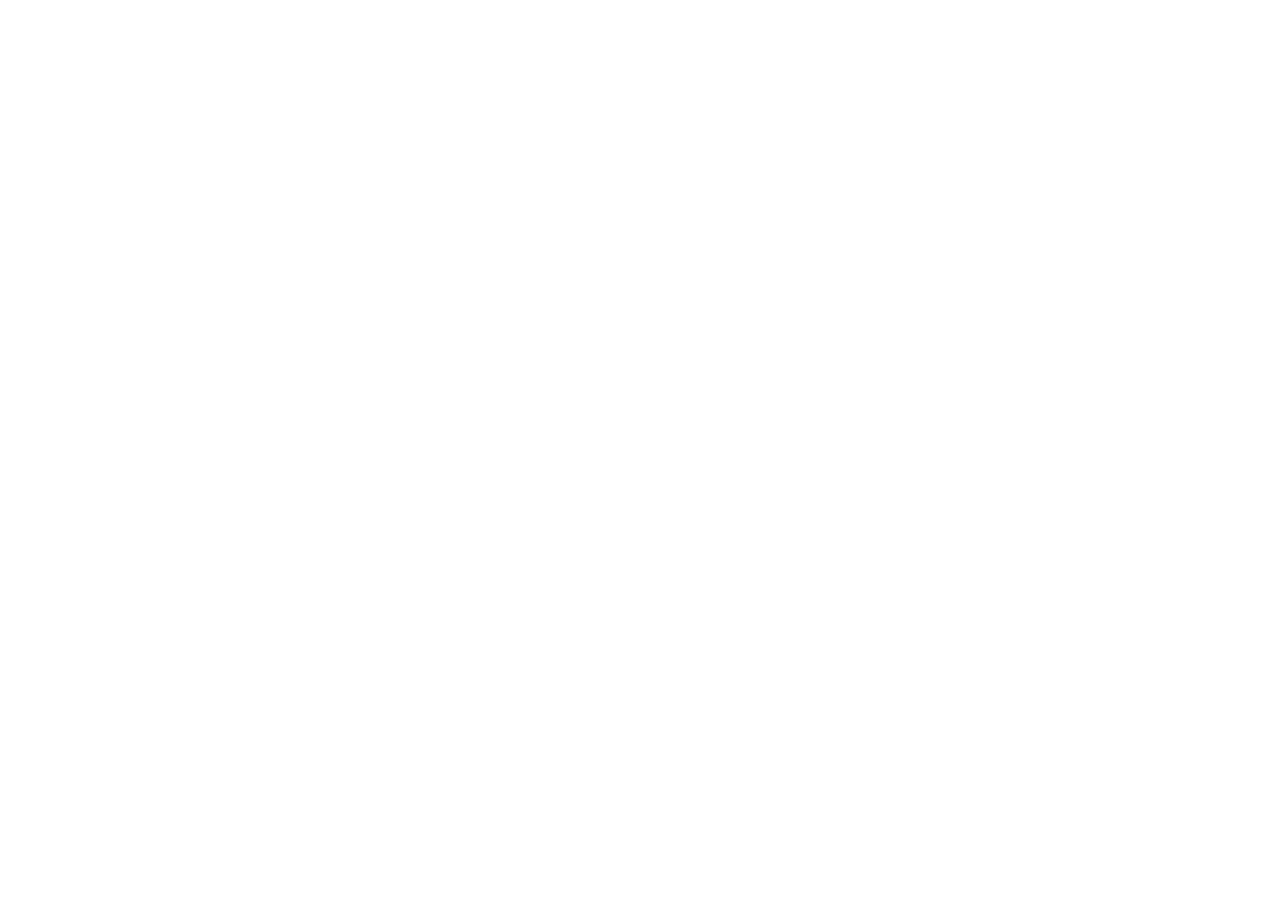
==== index.html @ 712066fa "initial folder" ====
<!DOCTYPE html>
<html lang="en">
<head>
    <meta charset="UTF-8">
    <meta name="viewport" content="width=device-width, initial-scale=1.0">
    <title>Asma ilès</title>
</head>
<body>
    
</body>
</html>
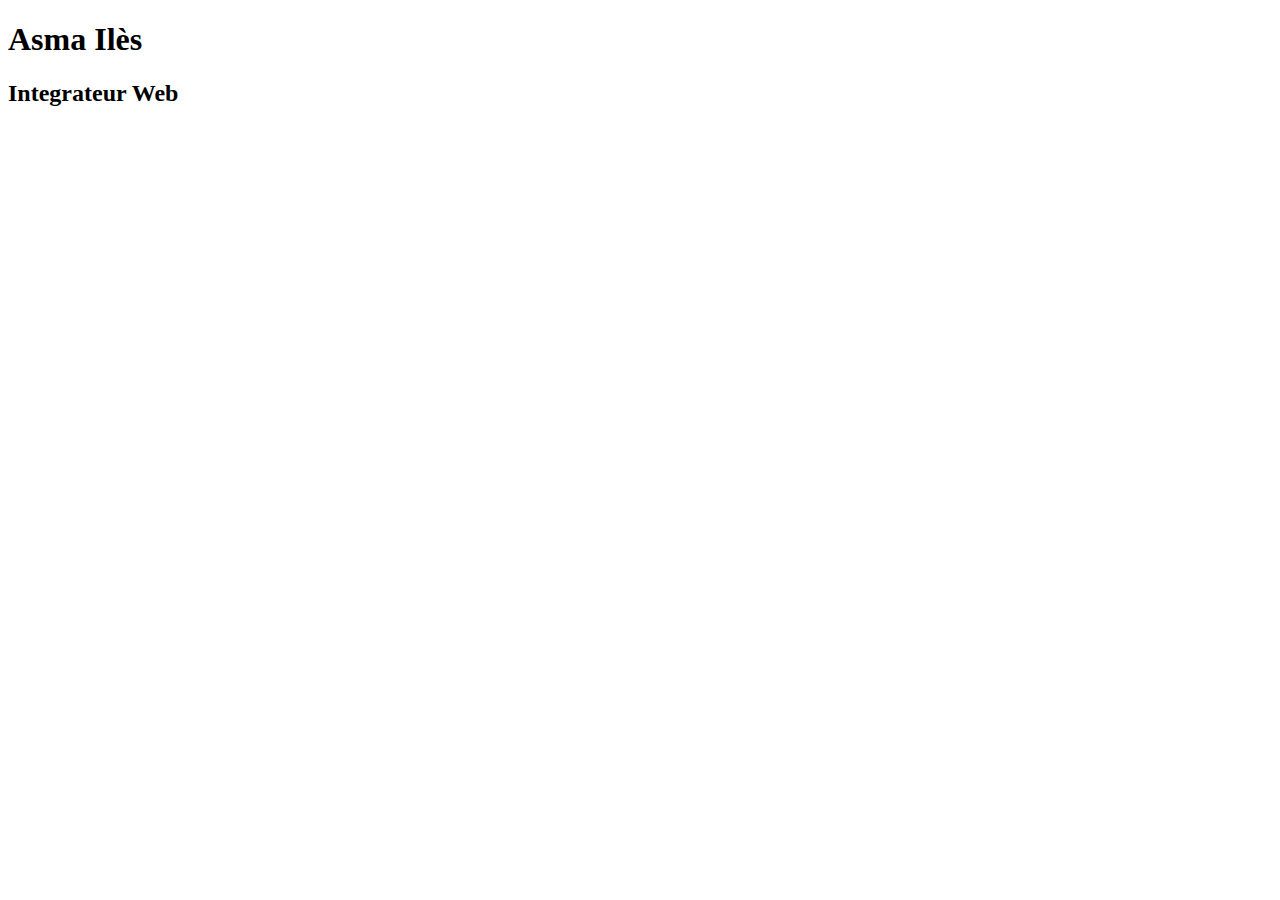
==== commit 7cb3f216: "Update index.html" ====
--- a/index.html
+++ b/index.html
@@ -6,6 +6,12 @@
     <title>Asma ilès</title>
 </head>
 <body>
+    <h1>Asma Ilès</h1>
+    <h2>Integrateur Web</h2>
+
+
+
+    
     
 </body>
 </html>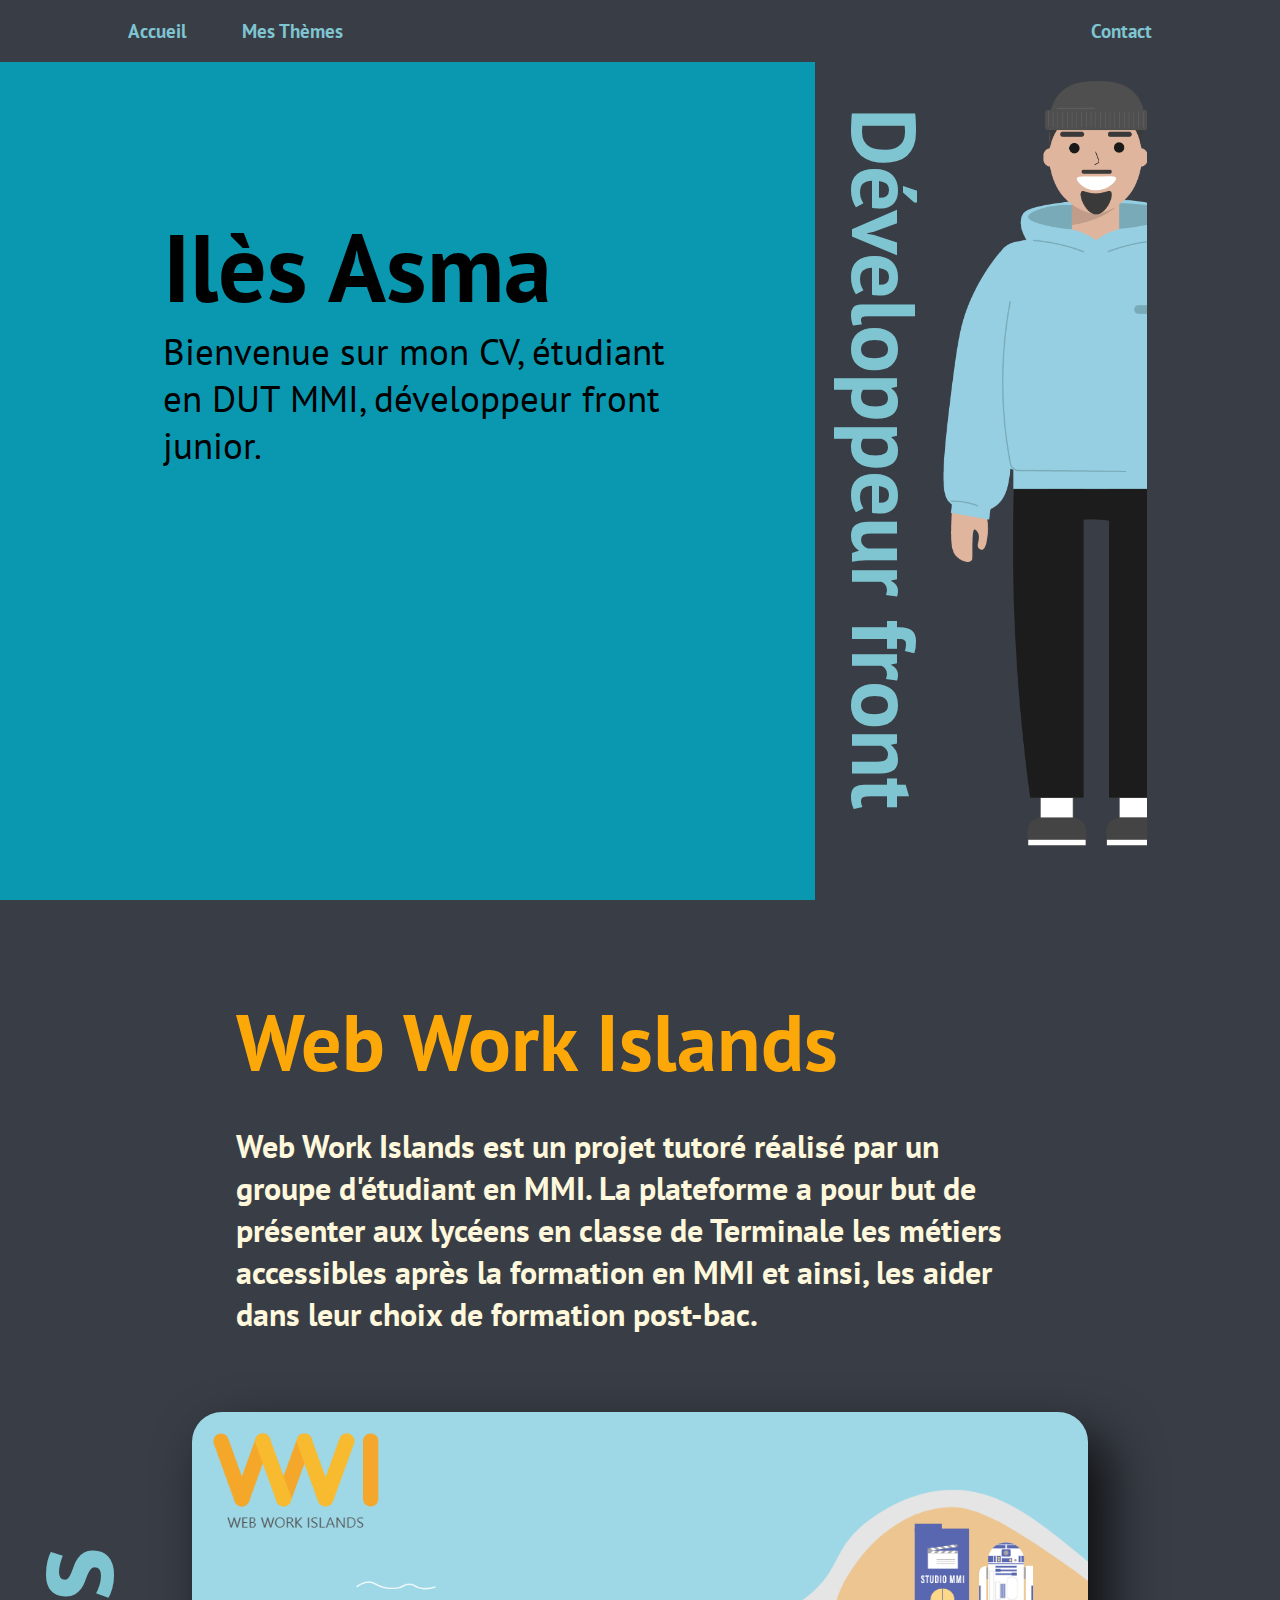
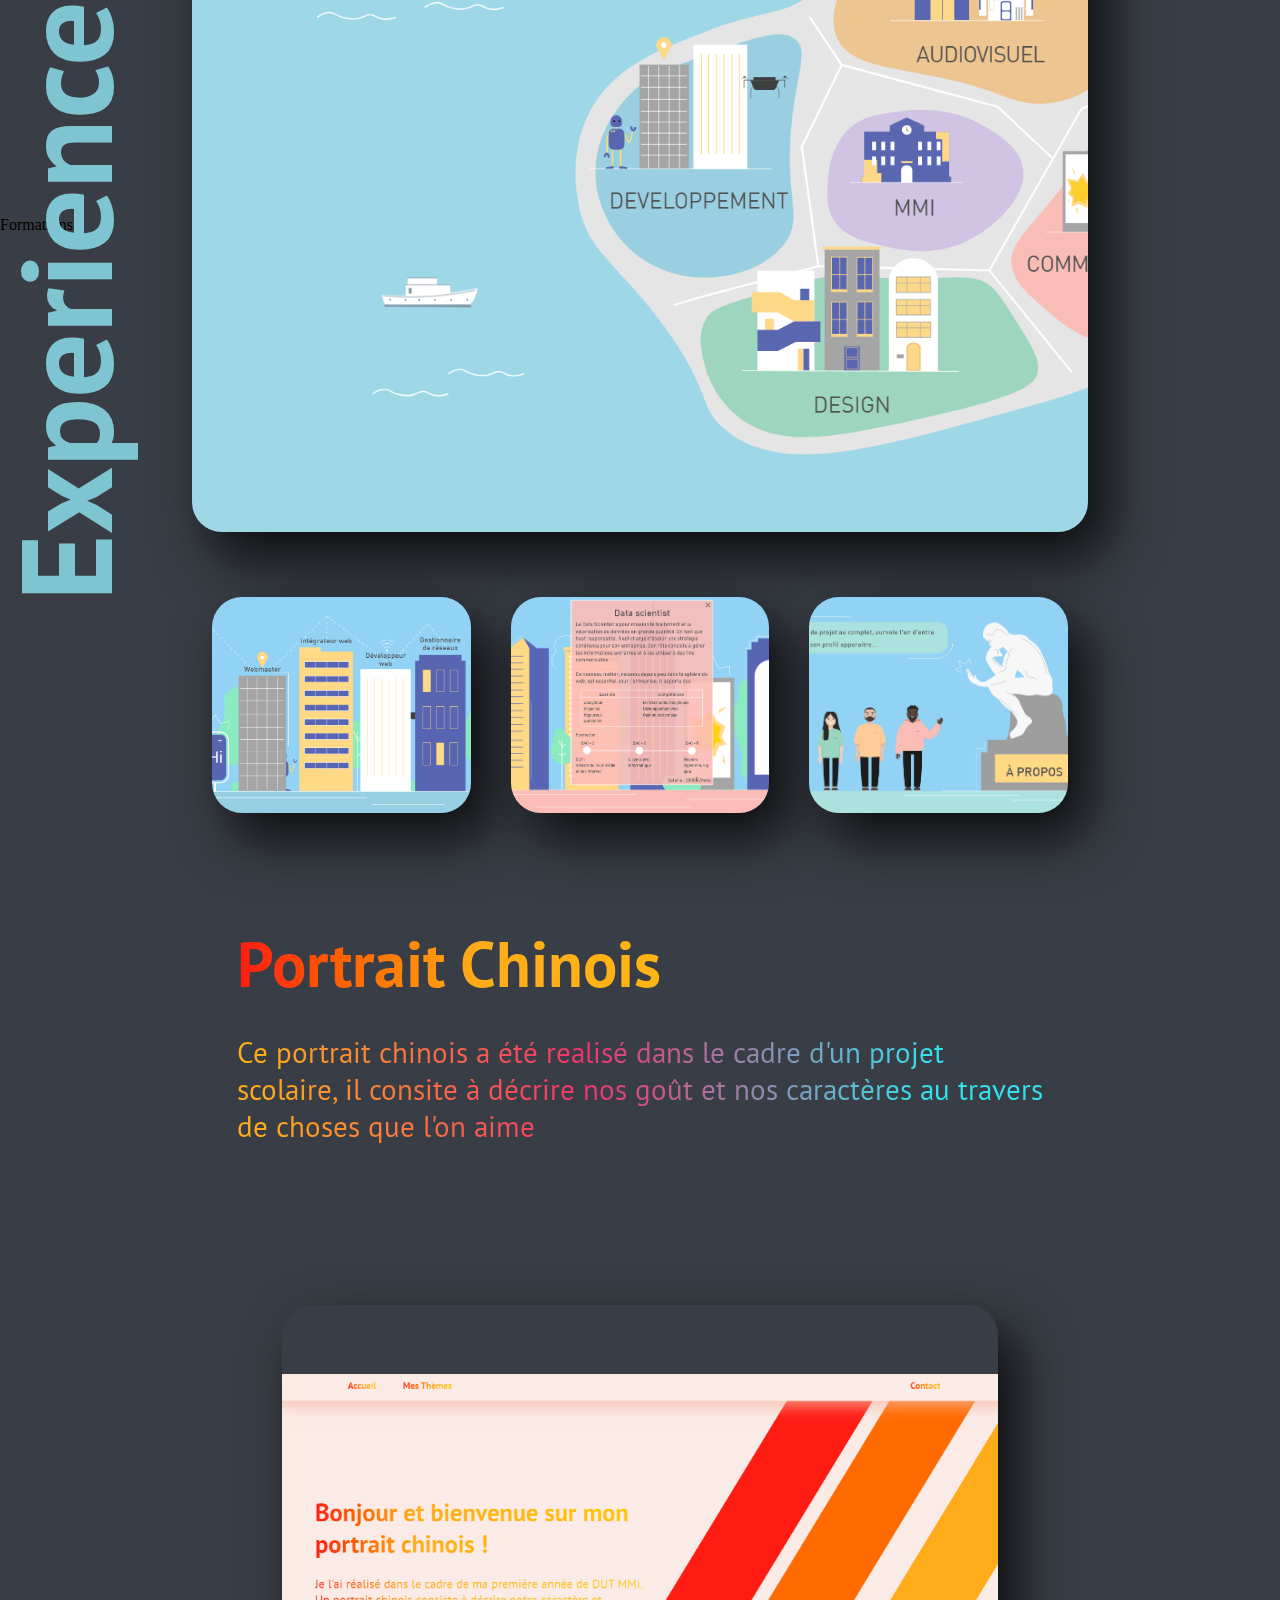
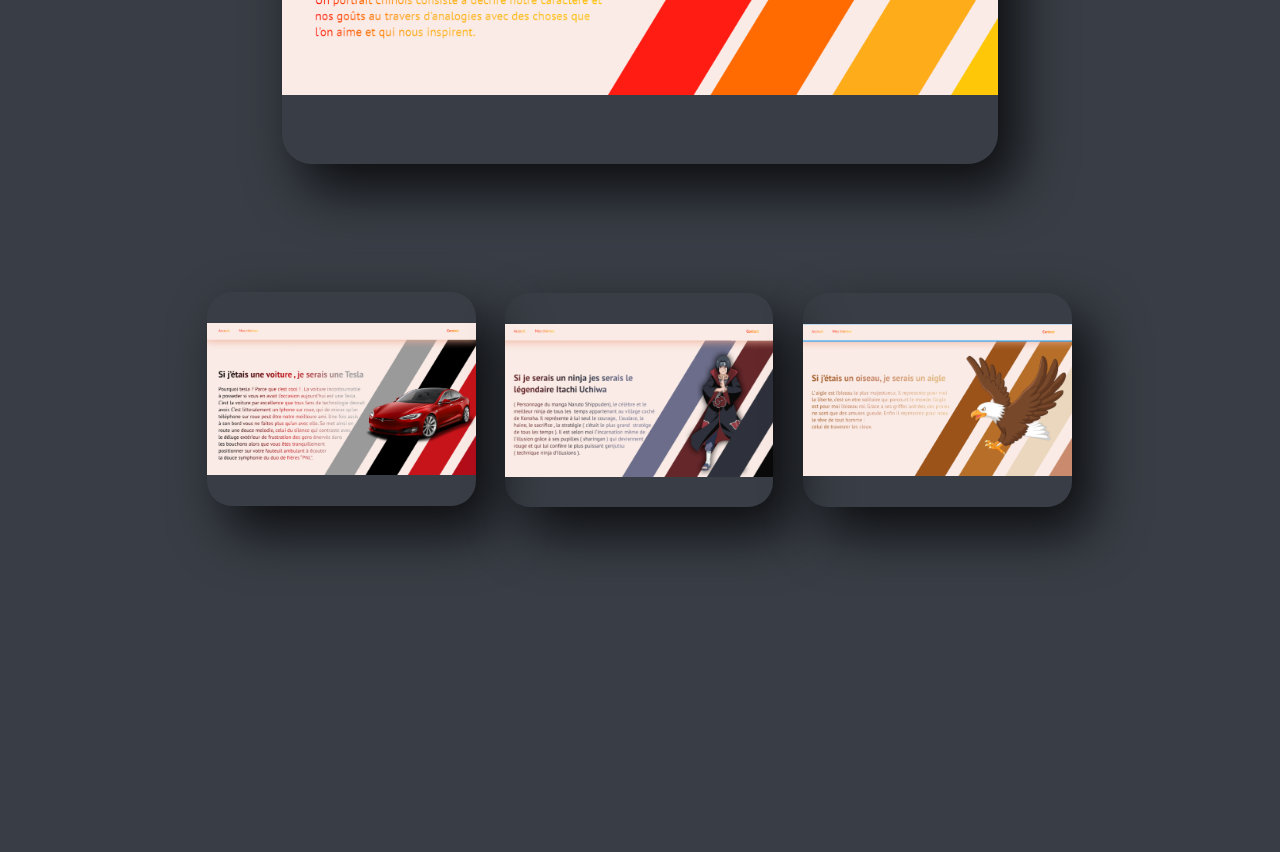
==== commit 9aa87404: "." ====
--- a/index.html
+++ b/index.html
@@ -1,17 +1,116 @@
 <!DOCTYPE html>
-<html lang="en">
+<html lang="fr">
+
 <head>
     <meta charset="UTF-8">
     <meta name="viewport" content="width=device-width, initial-scale=1.0">
+    <link href="styles.css" rel="stylesheet">
     <title>Asma ilès</title>
 </head>
+
 <body>
-    <h1>Asma Ilès</h1>
-    <h2>Integrateur Web</h2>
+    <nav>
+        <ul class="nav-links">
+          <li><a href="#">Accueil</a></li>
+          <li><a href="#">Mes Thèmes</a></li>
+        </ul>
+    
+        <ul class="right-links">
+          <li><a href="contact.html">Contact</a></li>
+        </ul>
+      </nav>
+
+    <div class="container-home">
+
+        <div class="home-item1">
+
+            <div class="home-txt">
+                <h1>Ilès Asma</h1>
+                <p class="home-p">Bienvenue sur mon CV, étudiant en DUT MMI, développeur front junior.</p>
+            </div>
+        </div>
+
+        <div class="home-item2">
+            <div class="home-avatar">
+            </div>
+            <p class="vertical-txt1">Développeur front</p>
+
+        </div>
+
+    </div>
+    <div class="experiences-container">
+
+
+        <h1 class="h1-container">Experiences</h1>
+
+        <div class="wwi-projet">
+            <h1 class="xp-h1">Web Work Islands</h1>
+            <p class="wwi-p"> Web Work Islands est un projet tutoré réalisé par un groupe d'étudiant en MMI. La
+                plateforme
+                a
+                pour but de présenter aux lycéens en classe de Terminale les métiers accessibles après la
+                formation en MMI et ainsi, les aider dans leur choix de formation post-bac.</p>
+        </div>
+
+
+        <div class="xp-item1">
+
+        </div>
+
+
+        <div class="xp-item2">
+            <div class="image1-item2">
+
+            </div>
+
+            <div class="image2-item2">
+
+            </div>
+
+            <div class="image3-item2">
+
+            </div>
+        </div>
+
+        <div class="xp-item3">
+
+            <div class="portrait-chn">
+                <h1 class="pt-chn-h1">Portrait Chinois</h1>
+                <p class="p-portraitCHN">Ce portrait chinois a été realisé dans le cadre d'un projet scolaire, il consite à décrire nos goût et nos caractères au travers de choses que l'on aime</p>
+            </div>
+           <div class="pt-chn">
+
+           </div>
+
+            <div class="image4-item3">
+
+            </div>
+
+            <div class="image5-item3">
+
+            </div>
+
+            <div class="image6-item3">
+
+            </div>
+        </div>
+
+    </div>
+
+
+    <div class="formations">
+        <p>Formations</p>
+
+         
+    </div>
 
 
 
-    
-    
+
+
+
+
+
 </body>
+
 </html>--- a/styles.css
+++ b/styles.css
@@ -0,0 +1,547 @@
+@import url('https://fonts.googleapis.com/css?family=PT+Sans:400,700&display=swap');
+
+
+body {
+    margin: 0;
+    background-color: #393e46;
+
+
+}
+nav {
+    overflow: hidden;
+    position: fixed;
+    z-index: 1;
+    top: 0;
+    font-family: 'PT Sans', sans-serif;
+    font-style: normal;
+    font-weight: 700;
+    font-size: 19px;
+    display: flex;
+    width: 100%;
+    justify-content: space-between;
+    align-items: center;
+    /*inutile cette hauteur en vh*/
+    /* min-height: 10vh; */
+
+    background-color:#393e46;
+
+}
+
+.nav-links li {
+    padding-right: 50px;
+    padding-left: 0px;
+}
+
+.nav-links {
+    list-style: none;
+    margin-left: 10%;
+    padding: 0px;
+}
+
+li {
+    display: inline;
+}
+
+.right-links {
+    list-style: none;
+    margin-right: 10%;
+    padding: 0px;
+}
+
+a {
+    text-decoration: none;
+    color: #7fc5d1;
+   
+}
+
+
+
+
+
+
+.container-home {
+
+    display: flex;
+    position: relative;
+
+}
+
+.home-item1 {
+
+    background-color: #0a97b0;
+    height: 100vh;
+    width: 70vw;
+
+
+}
+
+.home-txt {
+    font-family: 'PT Sans', sans-serif;
+
+    margin-left: 20%;
+    margin-top: 25%;
+
+    width: 40vw;
+
+}
+
+.home-p {
+    font-size: 2.3rem;
+    margin-top: 0px;
+
+}
+
+.home-txt h1 {
+    font-size: 6rem;
+    margin-top: 0px;
+    margin-bottom: 0px;
+
+}
+
+
+.home-item2 {
+    background-color: #393e46;
+
+    align-items: center;
+    justify-content: center;
+    height: 100vh;
+    width: 40vw;
+
+
+}
+
+.home-avatar {
+    left: 10vw;
+    top: 9vh;
+
+    position: relative;
+    height: 85vh;
+    background-image: url(images/avatar-iles.png);
+    background-size: cover;
+    background-repeat: no-repeat;
+    width: 16vw;
+
+
+
+
+}
+
+
+
+.vertical-txt1 {
+    font-family: 'PT Sans', sans-serif;
+    font-weight: 700;
+    font-size: 10vh;
+    margin-top: -73vh;
+
+    color: #7fc5d1;
+    margin-left: 1vw;
+
+    writing-mode: vertical-lr;
+    text-orientation: sideways
+}
+
+/*=========================================*/
+
+.experiences-container {
+    position: relative;
+    height: 100vh;
+    display: flex;
+    flex-wrap: wrap;
+    width: 100%;
+
+    justify-content: center;
+
+
+
+    /* border: red solid 3px ; */
+}
+
+.wwi-projet {
+
+    position: relative;
+    top: 10%;
+    left: -8%;
+    width: 60%;
+    margin: 0px;
+
+    font-family: 'PT Sans', sans-serif;
+
+
+}
+
+
+.wwi-p {
+    font-family: 'PT Sans', sans-serif;
+    font-weight: 700;
+    font-size: 2rem;
+    color: cornsilk;
+
+
+}
+
+
+
+.xp-h1 {
+    color: #fda809;
+    font-size: 5rem;
+    position: relative;
+
+    margin: 0px;
+    font-family: 'PT Sans', sans-serif;
+
+}
+
+
+
+.xp-item1 {
+
+    background-image: url(images/wwi-projet.PNG);
+    background-size: cover;
+    background-repeat: no-repeat;
+
+    top: 15%;
+    position: relative;
+
+    border-radius: 30px;
+
+    width: 70%;
+    height: 80%;
+    -webkit-box-shadow: 19px 25px 53px 1px rgba(0, 0, 0, 0.79);
+    -moz-box-shadow: 19px 25px 53px 1px rgba(0, 0, 0, 0.79);
+    box-shadow: 19px 25px 53px 1px rgba(0, 0, 0, 0.79);
+
+
+
+}
+
+.h1-container {
+    font-size: 8rem;
+    color: #7fc5d1;
+
+    height: 4.5vh;
+    position: relative;
+    left: -15%;
+    margin: 0px;
+    padding: 0px;
+    font-family: 'PT Sans', sans-serif;
+    writing-mode: vertical-lr;
+    text-orientation: sideways;
+    transform: rotate(-180deg);
+    top: 140vh;
+
+}
+
+
+
+
+
+
+.xp-item2 {
+    display: flex;
+    position: relative;
+
+    justify-content: space-around;
+    top: 20%;
+    padding: 0px;
+    width: 70%;
+    height: 40vh;
+
+    margin-bottom: 30px;
+
+}
+
+.image1-item2 {
+    background-image: url(images/devloppement.PNG);
+    background-size: cover;
+    background-repeat: no-repeat;
+    background-position: center;
+    margin: 20px;
+    width: 40%;
+    height: 60%;
+
+    border-radius: 30px;
+    -webkit-box-shadow: 19px 25px 53px 1px rgba(0, 0, 0, 0.79);
+    -moz-box-shadow: 19px 25px 53px 1px rgba(0, 0, 0, 0.79);
+    box-shadow: 19px 25px 53px 1px rgba(0, 0, 0, 0.79);
+
+
+}
+
+.image2-item2 {
+    background-image: url(images/communication.PNG);
+    background-size: cover;
+    background-repeat: no-repeat;
+    background-position: center;
+    width: 40%;
+    height: 60%;
+    margin: 20px;
+
+    border-radius: 30px;
+    -webkit-box-shadow: 19px 25px 53px 1px rgba(0, 0, 0, 0.79);
+    -moz-box-shadow: 19px 25px 53px 1px rgba(0, 0, 0, 0.79);
+    box-shadow: 19px 25px 53px 1px rgba(0, 0, 0, 0.79);
+
+}
+
+.image3-item2 {
+    background-image: url(images/a-propos.PNG);
+    background-size: cover;
+    background-repeat: no-repeat;
+    background-position: center;
+    border-radius: 30px;
+    width: 40%;
+    height: 60%;
+    margin: 20px;
+    -webkit-box-shadow: 19px 25px 53px 1px rgba(0, 0, 0, 0.79);
+    -moz-box-shadow: 19px 25px 53px 1px rgba(0, 0, 0, 0.79);
+    box-shadow: 19px 25px 53px 1px rgba(0, 0, 0, 0.79);
+
+
+}
+
+
+.xp-item3 {
+    display: flex;
+    position: relative;
+    justify-content: center;
+    top: 15%;
+    height: 170%;
+    flex-wrap: wrap;
+    width: 70%;
+
+
+}
+
+.portrait-chn {
+
+    width: 90%;
+    height: 30%;
+    position: relative;
+    margin: 0px;
+    font-family: 'PT Sans', sans-serif;
+}
+
+.pt-chn-h1 {
+    font-size: 4rem;
+    margin: 0px;
+    padding: 0px;
+    background: linear-gradient(90deg, #FF1C13 0%,
+            #FF6B00 15%,
+            #FFAC1A 30%,
+            #FEC808 100%);
+    -webkit-background-clip: text;
+    -webkit-text-fill-color: transparent;
+}
+
+.p-portraitCHN {
+
+    font-family: 'PT Sans'sans-serif;
+    font-weight: 500;
+    font-size: 1.8rem;
+    background: linear-gradient(90deg, #FFAC1A 3.13%,
+            #F0326E 43.23%,
+            #33E1ED 85.75%);
+    -webkit-background-clip: text;
+    -webkit-text-fill-color: transparent;
+}
+
+
+
+.pt-chn {
+
+    background-image: url(images/pt-chn.PNG);
+    background-size: 100%;
+    background-repeat: no-repeat;
+    background-position: center;
+    width: 80%;
+    height: 30%;
+    position: relative;
+    top: -13%;
+    border-radius: 30px;
+    -webkit-box-shadow: 19px 25px 53px 1px rgba(0, 0, 0, 0.79);
+    -moz-box-shadow: 19px 25px 53px 1px rgba(0, 0, 0, 0.79);
+    box-shadow: 19px 25px 53px 1px rgba(0, 0, 0, 0.79);
+
+
+}
+
+.image4-item3 {
+
+    width: 30%;
+    height: 14%;
+    margin: 14px;
+    position: relative;
+    top: -23vh;
+    background-image: url(images/chn-image4.PNG);
+    background-size: 100%;
+    background-repeat: no-repeat;
+    background-position: center;
+    border-radius: 25px;
+    -webkit-box-shadow: 19px 25px 53px 1px rgba(0, 0, 0, 0.79);
+    -moz-box-shadow: 19px 25px 53px 1px rgba(0, 0, 0, 0.79);
+    box-shadow: 19px 25px 53px 1px rgba(0, 0, 0, 0.79);
+
+}
+
+.image5-item3 {
+
+    width: 30%;
+    height: 14%;
+    margin: 15px;
+    position: relative;
+    top: -23vh;
+
+    background-image: url(images/chn-image5.PNG);
+    background-size: 100%;
+    background-repeat: no-repeat;
+    background-position: center;
+    border-radius: 25px;
+    -webkit-box-shadow: 19px 25px 53px 1px rgba(0, 0, 0, 0.79);
+    -moz-box-shadow: 19px 25px 53px 1px rgba(0, 0, 0, 0.79);
+    box-shadow: 19px 25px 53px 1px rgba(0, 0, 0, 0.79);
+
+}
+
+.image6-item3 {
+
+    width: 30%;
+    height: 14%;
+    margin: 15px;
+    position: relative;
+    top: -23vh;
+    border-radius: 25px;
+
+    background-image: url(images/chn-image6.PNG);
+    background-size: 100%;
+    background-repeat: no-repeat;
+    background-position: center;
+    -webkit-box-shadow: 19px 25px 53px 1px rgba(0, 0, 0, 0.79);
+    -moz-box-shadow: 19px 25px 53px 1px rgba(0, 0, 0, 0.79);
+    box-shadow: 19px 25px 53px 1px rgba(0, 0, 0, 0.79);
+
+
+}
+
+.contact {
+
+    display: flex;
+    height: 80vh;
+    flex-direction: column;
+    justify-content: center;
+
+    width: 25vw;
+
+
+
+}
+
+
+.h1-msg {
+    text-align: center;
+    margin-bottom: 0px;
+    font-family: 'PT Sans',sans-serif;
+    color: #7fc5d1;
+    padding: 0px;
+
+  
+  }
+
+
+
+.main {
+    padding: 30px;
+    padding-bottom: 40px;
+    padding-top: 10px;
+    height: 85vh;
+    width: 23vw;
+    border-radius: 50px;
+    background-color:#272727 ;
+    display: flex;
+    justify-content: center;
+    align-items: center;
+
+     margin: 23px auto;
+    -webkit-box-shadow: 19px 25px 53px 1px rgba(0, 0, 0, 0.79);
+    -moz-box-shadow: 19px 25px 53px 1px rgba(0, 0, 0, 0.79);
+    box-shadow: 19px 25px 53px 1px rgba(0, 0, 0, 0.79);
+
+}
+
+input {
+
+    font-size: 2vh;
+    padding: 0px;
+
+
+
+}
+
+input[type=text] {
+    margin-left: 20px;
+    margin-top: 20px;
+    margin-right: 20px;
+
+    padding-left: 15px;
+    padding-right: 15px;
+    border-radius: 30px;
+    height: 8vh;
+    border: none;
+    outline-style: unset;
+    width: 20vw;
+
+}
+
+input[type=email] {
+    margin: 20px;
+    width: 20vw;
+    padding-left: 15px;
+    padding-right: 10px;
+    border-radius: 30px;
+    padding-bottom: 0px;
+    height: 8vh;
+    border: none;
+    outline-style: unset;
+
+}
+
+textarea {
+    margin: 15px;
+    width: 20vw;
+    padding: 20px;
+    font-size: 2vh;
+    height: 25vh;
+    resize: none;
+    outline-style: unset;
+    border-radius: 25px;
+    border: none;
+
+}
+
+::placeholder {
+    color: rgba(107, 107, 107, 0.664);
+
+}
+
+input[type=submit] {
+    margin-top: 10px;
+    margin-left: 35px;
+
+    outline-style: unset;
+    height: 8vh;
+    background-color: transparent;
+    border-radius: 30px;
+    border-style: unset;
+    border: #707070 solid 3px;
+    cursor: pointer;
+    color: #707070;
+    width: 20vw;
+
+}
+
+input[type=submit]:hover{
+    color: #7fc5d1;
+    border:#7fc5d1 solid 3px;
+    
+}
+
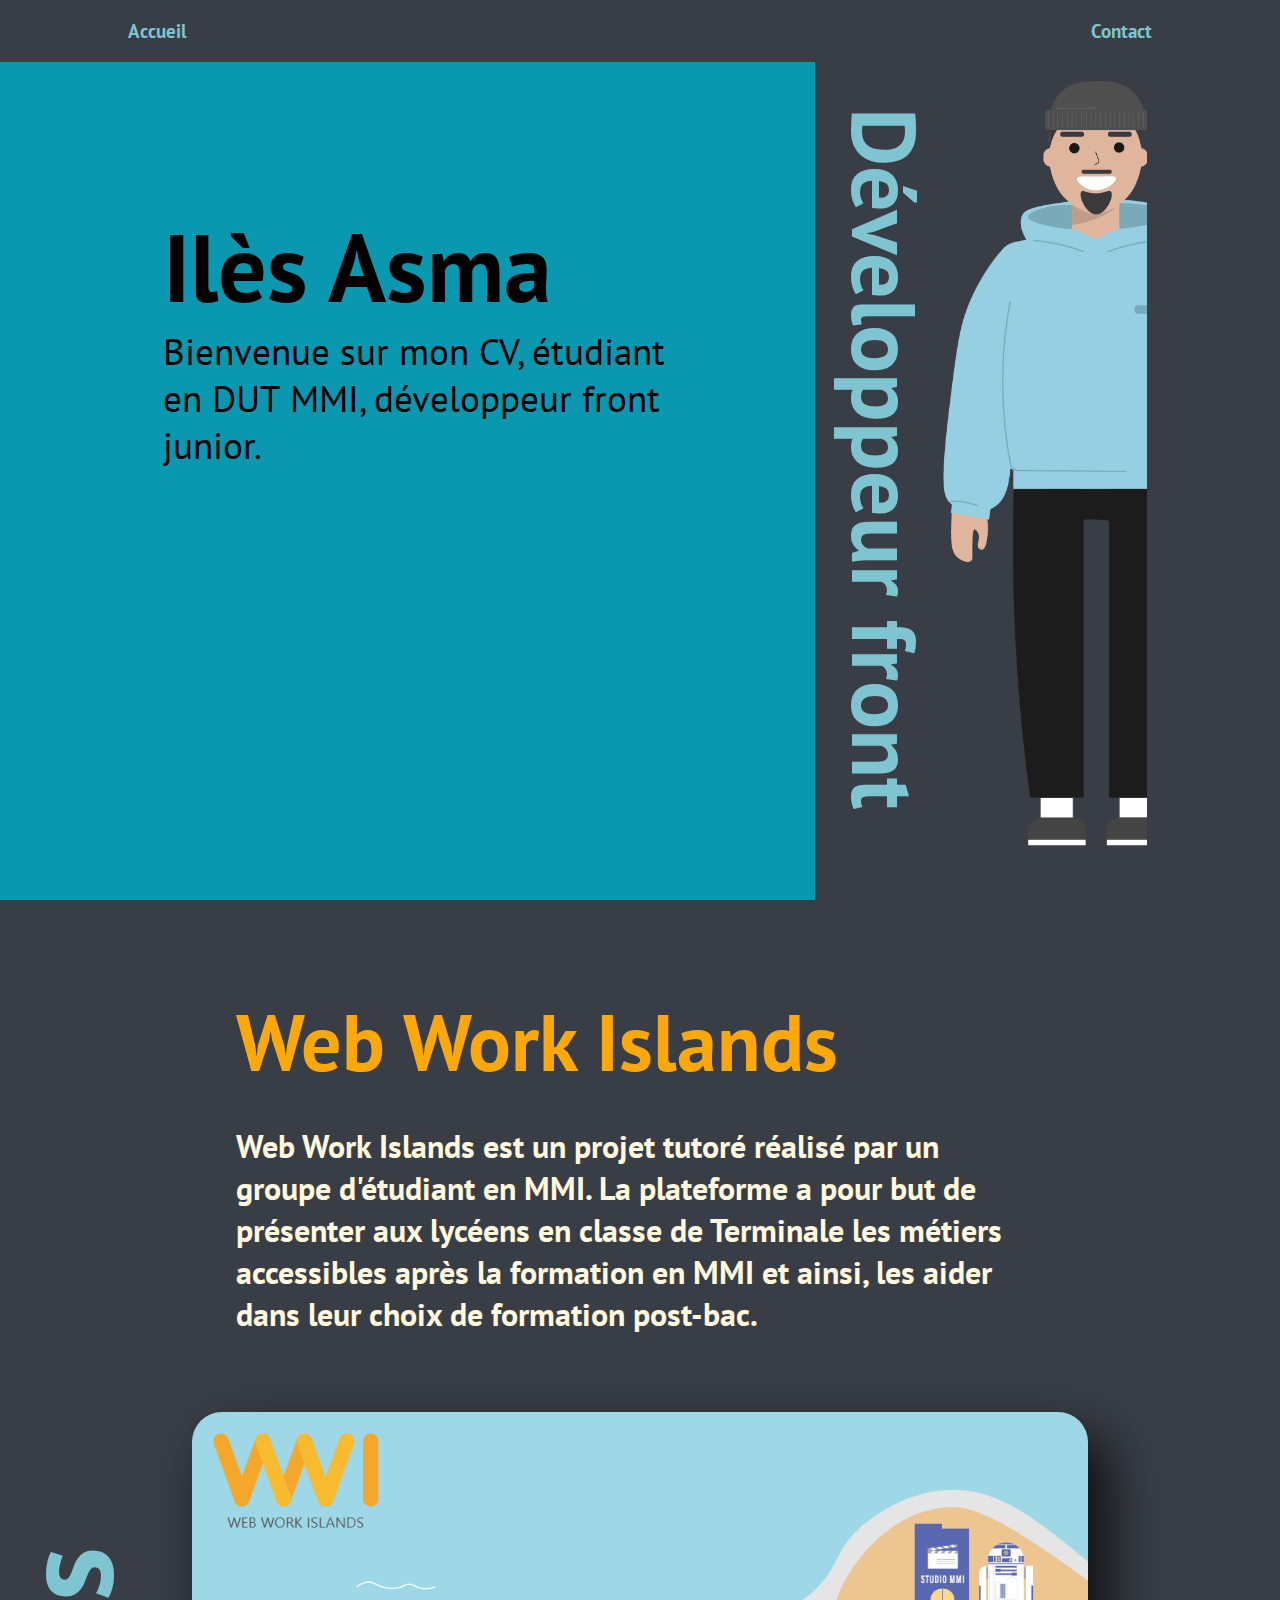
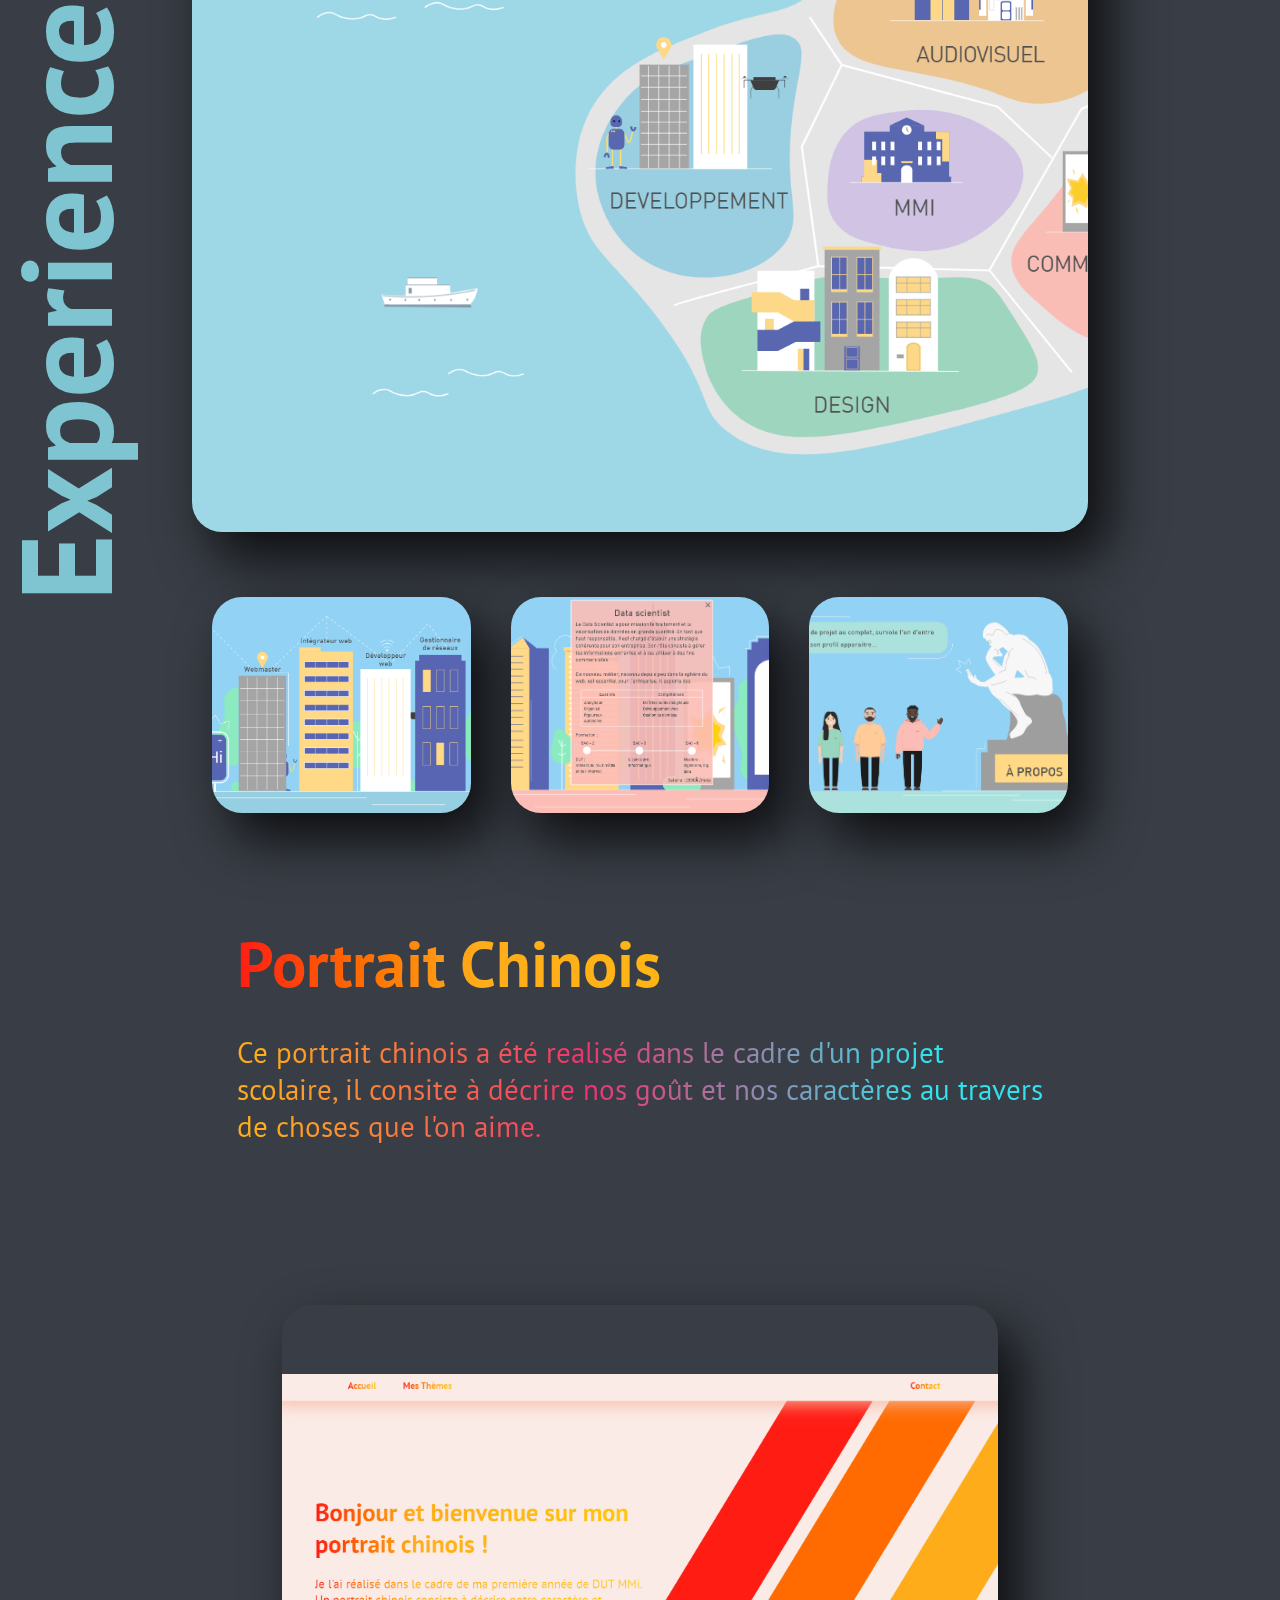
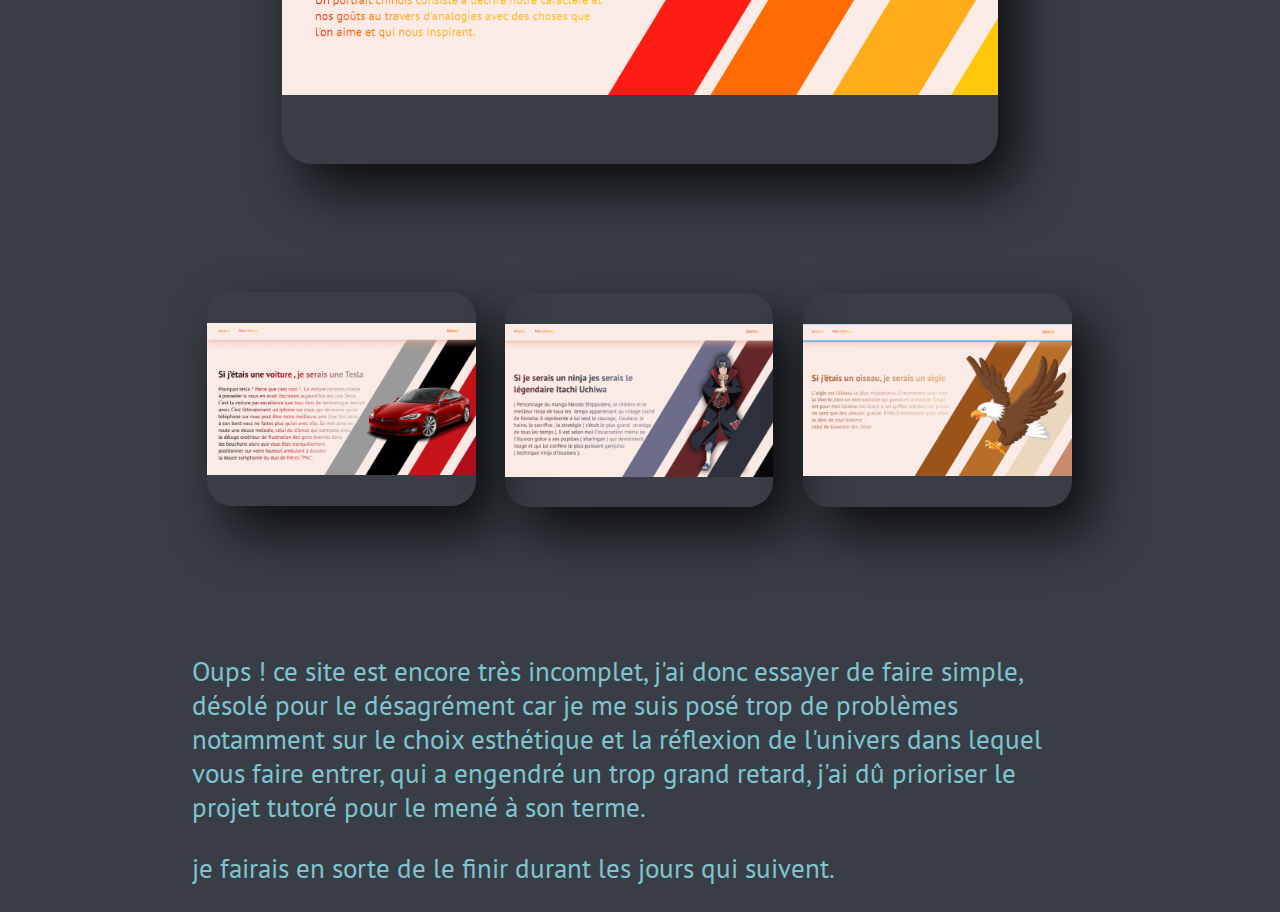
==== commit 3de91384: "update all folder" ====
--- a/index.html
+++ b/index.html
@@ -11,14 +11,13 @@
 <body>
     <nav>
         <ul class="nav-links">
-          <li><a href="#">Accueil</a></li>
-          <li><a href="#">Mes Thèmes</a></li>
+            <li><a href="#">Accueil</a></li>
         </ul>
-    
+
         <ul class="right-links">
-          <li><a href="contact.html">Contact</a></li>
+            <li><a href="contact.html">Contact</a></li>
         </ul>
-      </nav>
+    </nav>
 
     <div class="container-home">
 
@@ -76,11 +75,12 @@
 
             <div class="portrait-chn">
                 <h1 class="pt-chn-h1">Portrait Chinois</h1>
-                <p class="p-portraitCHN">Ce portrait chinois a été realisé dans le cadre d'un projet scolaire, il consite à décrire nos goût et nos caractères au travers de choses que l'on aime</p>
+                <p class="p-portraitCHN">Ce portrait chinois a été realisé dans le cadre d'un projet scolaire, il
+                    consite à décrire nos goût et nos caractères au travers de choses que l'on aime.</p>
             </div>
-           <div class="pt-chn">
+            <div class="pt-chn">
 
-           </div>
+            </div>
 
             <div class="image4-item3">
 
@@ -95,14 +95,19 @@
             </div>
         </div>
 
+        <div class="pas-fini">
+            <p>Oups ! ce site est encore très incomplet, j'ai donc essayer de faire simple, désolé pour le désagrément
+                car je me suis posé trop de problèmes notamment sur le choix esthétique et la réflexion de l'univers
+                dans lequel vous faire entrer, qui a engendré un trop grand retard, j'ai dû prioriser le projet tutoré
+                pour le mené à son terme.</p>
+            <p>je fairais en sorte de le finir durant les jours qui suivent.</p>
+
+
+        </div>
+
     </div>
 
 
-    <div class="formations">
-        <p>Formations</p>
-
-         
-    </div>
 
 
 
--- a/styles.css
+++ b/styles.css
@@ -545,3 +545,22 @@
     
 }
 
+.pas-fini{
+    margin-top: -10vh;
+    width: 70vw;
+   text-align: left;
+    font-family: 'PT Sans',sans serif;
+    color: #7fc5d1;
+    font-size: 3vh;
+}
+.retour {
+    position: fixed;
+    top: 15px;
+    left: 25px;
+    width: 10vw;
+    margin: 0;
+    font-family: 'PT Sans', sans serif;
+  }
+  
+
+
